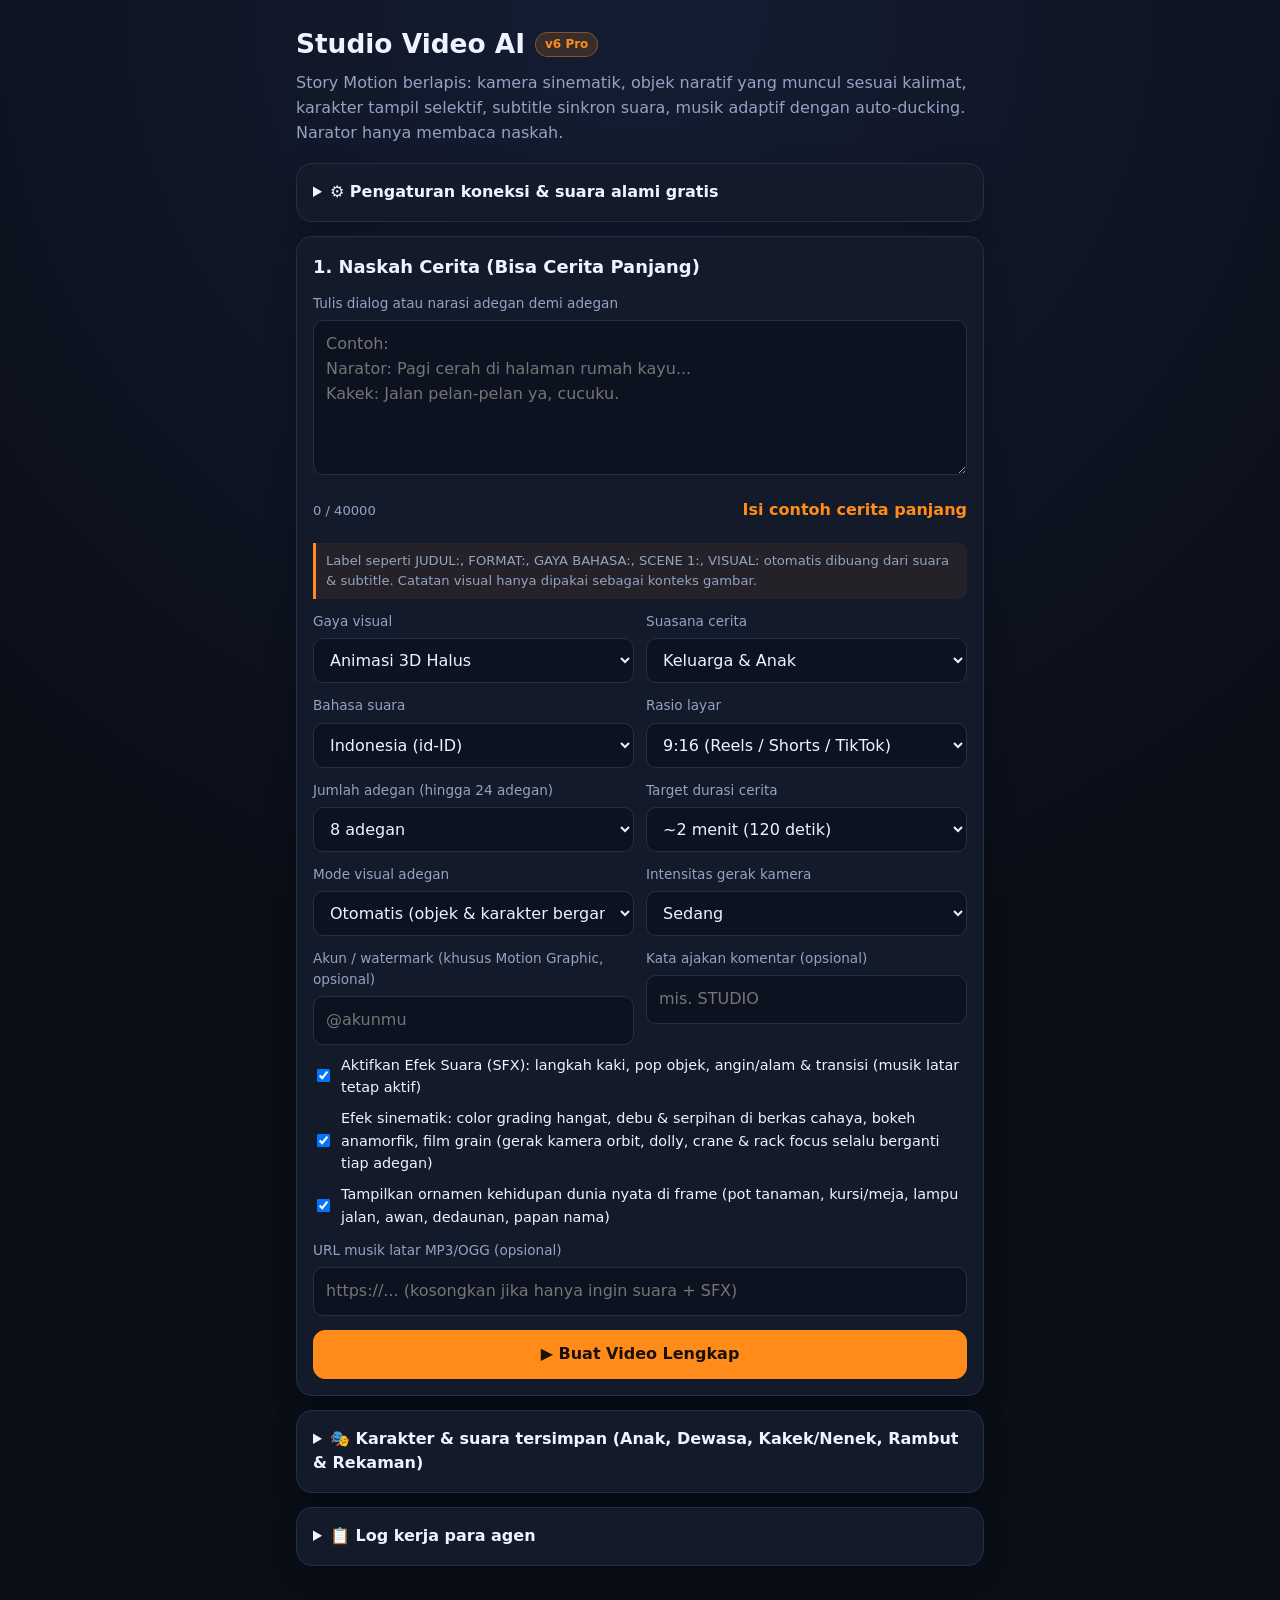
==== index.html @ 29ce3362 "Add files via upload" ====
<!doctype html>
<html lang="id">
<head>
  <meta charset="utf-8">
  <meta name="viewport" content="width=device-width, initial-scale=1">
  <title>Studio Video AI v6 — Story Motion Sinematik</title>
  <link rel="stylesheet" href="style.css">
</head>
<body>
  <main class="app">
    <header>
      <h1>Studio Video AI <span class="badge">v6 Pro</span></h1>
      <p>Story Motion berlapis: kamera sinematik, objek naratif yang muncul sesuai kalimat, karakter tampil selektif, subtitle sinkron suara, musik adaptif dengan auto-ducking. Narator hanya membaca naskah.</p>
    </header>

    <section class="card error" id="errorBox" hidden>
      <p id="errorText"></p>
    </section>

    <details class="card" id="settings">
      <summary>⚙️ Pengaturan koneksi &amp; suara alami gratis</summary>
      <label for="workerUrl">URL Cloudflare Worker (opsional)</label>
      <input id="workerUrl" type="url" placeholder="https://nama-worker.akun.workers.dev">

      <label for="appToken">Token akses Worker (opsional)</label>
      <input id="appToken" type="password" placeholder="Kosongkan jika tidak memakai token">

      <label class="check">
        <input id="useBrowserSpeech" type="checkbox" checked>
        <span>Jika suara Worker gagal, tetap lanjut membuat video <b>tanpa suara</b> pada baris itu (bukan berhenti)</span>
      </label>

      <label for="imageModel">Mesin gambar latar (Workers AI)</label>
      <select id="imageModel">
        <option value="flux">FLUX schnell (cepat, seimbang)</option>
        <option value="lucid">Lucid Origin (detail, lebih bersih)</option>
        <option value="phoenix">Phoenix 1.0 (prompt akurat, ilustrasi)</option>
        <option value="sdxlbase">SDXL Base 1.0 (gaya ilustrasi klasik)</option>
      </select>
      <p class="small">Jika model pilihan gagal, otomatis mencoba mesin lain di Worker, lalu Pollinations (langsung dari browser). SDXL Lightning &amp; DreamShaper 8 sudah dihapus Cloudflare sejak 20 Nov 2026, pilihan lama otomatis dialihkan ke FLUX. Gambar latar dibuat tanpa orang agar tokoh digambar terpisah.</p>

      <div class="row">
        <button id="btnSaveSettings" type="button" class="ghost">Simpan</button>
        <button id="btnTest" type="button" class="ghost">Tes koneksi</button>
        <button id="btnTestImage" type="button" class="ghost">Uji gambar</button>
        <button id="btnClearVoices" type="button" class="ghost">Hapus karakter tersimpan</button>
      </div>
      <pre id="healthOut" class="small" hidden></pre>
      <img id="imgTest" alt="Gambar uji" hidden>
    </details>

    <section class="card">
      <h2>1. Naskah Cerita (Bisa Cerita Panjang)</h2>
      <label for="script">Tulis dialog atau narasi adegan demi adegan</label>
      <textarea id="script" maxlength="40000" placeholder="Contoh:
Narator: Pagi cerah di halaman rumah kayu...
Kakek: Jalan pelan-pelan ya, cucuku."></textarea>
      <div class="row between">
        <span class="small" id="counter">0 / 40000</span>
        <button id="btnSample" type="button" class="link">Isi contoh cerita panjang</button>
      </div>

      <p class="small" id="cleanNote">Label seperti JUDUL:, FORMAT:, GAYA BAHASA:, SCENE 1:, VISUAL: otomatis dibuang dari suara &amp; subtitle. Catatan visual hanya dipakai sebagai konteks gambar.</p>

      <div class="grid">
        <div>
          <label for="style">Gaya visual</label>
          <select id="style">
            <option value="animasi3d">Animasi 3D Halus</option>
            <option value="soft">Buku Cerita Lembut</option>
            <option value="komik">Komik Garis Tegas</option>
            <option value="clay">Tanah Liat (Clay)</option>
            <option value="motiongfx">Motion Graphic Blueprint (penjelasan: teks + diagram)</option>
          </select>
        </div>
        <div>
          <label for="genre">Suasana cerita</label>
          <select id="genre">
            <option value="anak">Keluarga &amp; Anak</option>
            <option value="drama">Drama Kehidupan</option>
            <option value="komedi">Komedi Ringan</option>
            <option value="inspirasi">Inspiratif</option>
          </select>
        </div>
        <div>
          <label for="lang">Bahasa suara</label>
          <select id="lang">
            <option value="id">Indonesia (id-ID)</option>
            <option value="en">English (en-US / en-GB)</option>
          </select>
        </div>
        <div>
          <label for="ratio">Rasio layar</label>
          <select id="ratio">
            <option value="9:16">9:16 (Reels / Shorts / TikTok)</option>
            <option value="16:9">16:9 (YouTube / Landscape)</option>
            <option value="21:9">21:9 (Sinematik layar lebar)</option>
          </select>
        </div>
        <div>
          <label for="maxScenes">Jumlah adegan (hingga 24 adegan)</label>
          <select id="maxScenes">
            <option value="4">4 adegan</option>
            <option value="6">6 adegan</option>
            <option value="8" selected>8 adegan</option>
            <option value="12">12 adegan (cerita panjang)</option>
            <option value="18">18 adegan (film pendek penuh)</option>
            <option value="24">24 adegan (durasi panjang)</option>
            <option value="36">36 adegan (film panjang)</option>
            <option value="48">48 adegan (film penuh)</option>
          </select>
        </div>
        <div>
          <label for="targetSec">Target durasi cerita</label>
          <select id="targetSec">
            <option value="45">~45 detik</option>
            <option value="60">~60 detik</option>
            <option value="120" selected>~2 menit (120 detik)</option>
            <option value="180">~3 menit (180 detik)</option>
            <option value="300">~5 menit (300 detik — tanpa batas 60 dtk)</option>
            <option value="600">~10 menit (600 detik)</option>
            <option value="900">~15 menit (900 detik)</option>
            <option value="1800">~30 menit (film panjang)</option>
          </select>
        </div>
      </div>

      <div class="grid">
        <div>
          <label for="visualMode">Mode visual adegan</label>
          <select id="visualMode">
            <option value="auto" selected>Otomatis (objek &amp; karakter bergantian)</option>
            <option value="objek">Fokus objek &amp; ilustrasi (tanpa karakter)</option>
            <option value="campur">Objek + karakter saat bicara</option>
            <option value="karakter">Fokus karakter terus</option>
          </select>
        </div>
        <div>
          <label for="motion">Intensitas gerak kamera</label>
          <select id="motion">
            <option value="halus">Halus</option>
            <option value="sedang" selected>Sedang</option>
            <option value="dinamis">Dinamis</option>
          </select>
        </div>
      </div>

      <div class="grid">
        <div>
          <label for="mgHandle">Akun / watermark (khusus Motion Graphic, opsional)</label>
          <input id="mgHandle" type="text" maxlength="30" placeholder="@akunmu">
        </div>
        <div>
          <label for="mgCta">Kata ajakan komentar (opsional)</label>
          <input id="mgCta" type="text" maxlength="14" placeholder="mis. STUDIO">
        </div>
      </div>

      <label class="check">
        <input id="sfxEnabled" type="checkbox" checked>
        <span>Aktifkan Efek Suara (SFX): langkah kaki, pop objek, angin/alam &amp; transisi (musik latar tetap aktif)</span>
      </label>

      <label class="check">
        <input id="cineFx" type="checkbox" checked>
        <span>Efek sinematik: color grading hangat, debu &amp; serpihan di berkas cahaya, bokeh anamorfik, film grain (gerak kamera orbit, dolly, crane &amp; rack focus selalu berganti tiap adegan)</span>
      </label>

      <label class="check">
        <input id="realProps" type="checkbox" checked>
        <span>Tampilkan ornamen kehidupan dunia nyata di frame (pot tanaman, kursi/meja, lampu jalan, awan, dedaunan, papan nama)</span>
      </label>

      <label for="musicUrl">URL musik latar MP3/OGG (opsional)</label>
      <input id="musicUrl" type="url" placeholder="https://... (kosongkan jika hanya ingin suara + SFX)">

      <div class="row">
        <button id="btnStart" type="button" class="primary">▶ Buat Video Lengkap</button>
        <button id="btnResume" type="button" class="warn" hidden>↻ Lanjutkan</button>
      </div>
    </section>

    <section class="card" id="storyCard" hidden>
      <h2>1B. Storytelling &amp; Prompt Director</h2>
      <p class="small">Adegan otomatis lengkap dengan narasi, objek &amp; properti, Image Prompt, dan Motion Prompt siap salin.</p>
      <div id="storyScenes"></div>
    </section>

    <details class="card" id="library">
      <summary>🎭 Karakter &amp; suara tersimpan (Anak, Dewasa, Kakek/Nenek, Rambut &amp; Rekaman)</summary>
      <p class="small">Atur nama, kategori usia (Anak Laki-laki, Anak Perempuan, Dewasa Pria, Dewasa Wanita, Kakek, Nenek), gaya rambut (Pendek, Panjang, Botak, Kuncir, Bob, Sanggul, Uban), pakaian, suara TTS alami, atau rekaman suara sendiri.</p>
      <div class="creator" id="creator">
        <h3>➕ Buat karakter baru</h3>
        <div id="creatorBody"></div>
      </div>
      <label class="check">
        <input id="skipCast" type="checkbox">
        <span>Lewati layar casting jika semua tokoh sudah tersimpan</span>
      </label>
      <p class="small" id="libEmpty">Belum ada karakter tersimpan di perangkat ini.</p>
      <div id="libList"></div>
    </details>

    <section class="card" id="castCard" hidden>
      <h2>2. Casting Tokoh, Gaya Rambut &amp; Suara</h2>
      <p class="small">Sesuaikan setiap tokoh sebelum video direkam. Rekaman suara atau unggah audio akan diprioritaskan otomatis.</p>
      <div id="castList"></div>
      <div class="row">
        <button id="btnLockAll" type="button" class="ghost">Simpan semua</button>
        <button id="btnCastDone" type="button" class="primary">Lanjutkan produksi</button>
      </div>
    </section>

    <section class="card" id="progressCard" hidden>
      <h2>Progres produksi</h2>
      <ol id="steps" class="steps"></ol>
      <p id="detail" class="small"></p>
      <canvas id="stage" hidden></canvas>
    </section>

    <section class="card" id="resultCard" hidden>
      <h2>✅ Video selesai</h2>
      <video id="player" controls playsinline preload="metadata"></video>
      <div class="row">
        <a id="btnDownload" class="btn primary">⬇ Unduh video</a>
      </div>
    </section>

    <details class="card">
      <summary>📋 Log kerja para agen</summary>
      <pre id="log" class="small"></pre>
    </details>
  </main>
  <script src="script.js"></script>
</body>
</html>
---- style.css ----
:root {
  --bg: #0a0e17;
  --card: #131a2a;
  --line: #23304a;
  --text: #eef3ff;
  --muted: #93a3c2;
  --accent: #ff8c1a;
  --ok: #36d399;
  --bad: #ff5d6c;
}
* { box-sizing: border-box; }
html { -webkit-text-size-adjust: 100%; }
body {
  margin: 0;
  background: radial-gradient(circle at top, #141d33 0%, var(--bg) 55%);
  color: var(--text);
  font: 16px/1.55 system-ui, -apple-system, "Segoe UI", Roboto, sans-serif;
}
.app { max-width: 720px; margin: 0 auto; padding: 18px 16px 56px; }
header h1 { margin: 6px 0 6px; font-size: 1.65rem; display: flex; align-items: center; gap: 10px; flex-wrap: wrap; }
.badge { font-size: .75rem; background: rgba(255,140,26,.16); color: var(--accent); border: 1px solid rgba(255,140,26,.4); padding: 2px 9px; border-radius: 999px; }
header p { margin: 0 0 18px; color: var(--muted); }
h2 { margin: 0 0 10px; font-size: 1.12rem; }

.card {
  background: var(--card);
  border: 1px solid var(--line);
  border-radius: 16px;
  padding: 16px;
  margin-bottom: 14px;
  box-shadow: 0 10px 28px rgba(0,0,0,.22);
}
.card.error { border-color: var(--bad); background: #24131b; }
.card.error p { white-space: pre-wrap; margin: 0; color: #ffd4d8; }
summary { cursor: pointer; font-weight: 600; }

label { display: block; margin: 12px 0 6px; font-size: .85rem; color: var(--muted); }
input, select, textarea {
  width: 100%;
  padding: 11px 12px;
  border-radius: 10px;
  border: 1px solid var(--line);
  background: #0c1220;
  color: var(--text);
  font: inherit;
}
textarea { resize: vertical; min-height: 155px; }
input:focus, select:focus, textarea:focus { outline: 2px solid var(--accent); outline-offset: 0; }

.grid { display: grid; grid-template-columns: 1fr 1fr; gap: 0 12px; }
@media (max-width: 520px) { .grid { grid-template-columns: 1fr; } }
.row { display: flex; gap: 10px; margin-top: 14px; flex-wrap: wrap; }
.row.between { justify-content: space-between; align-items: center; margin-top: 6px; }
.small { font-size: .82rem; color: var(--muted); }
pre.small { white-space: pre-wrap; word-break: break-word; margin: 10px 0 0; max-height: 280px; overflow: auto; font-family: ui-monospace, Menlo, monospace; }

button, .btn {
  appearance: none;
  border: 1px solid var(--line);
  background: transparent;
  color: var(--text);
  padding: 11px 15px;
  border-radius: 12px;
  font: inherit;
  font-weight: 600;
  cursor: pointer;
  text-decoration: none;
  text-align: center;
}
button:hover, .btn:hover { border-color: #3b4f78; }
button:disabled { opacity: .5; cursor: not-allowed; }
.primary { background: var(--accent); border-color: var(--accent); color: #191006; flex: 1; }
.warn { background: #ffb020; border-color: #ffb020; color: #191006; flex: 1; }
.ghost { background: rgba(255,255,255,.02); }
.link { background: none; border: none; color: var(--accent); padding: 4px 0; font-weight: 600; }

.steps { list-style: none; margin: 0; padding: 0; }
.steps li { display: flex; align-items: center; gap: 10px; padding: 8px 0; border-bottom: 1px solid var(--line); }
.steps li:last-child { border-bottom: 0; }
.steps .ico { width: 22px; height: 22px; flex: none; border-radius: 50%; border: 2px solid var(--line); display: grid; place-items: center; font-size: .8rem; }
.steps .name { flex: 1; font-size: .92rem; }
.steps .st { font-size: .8rem; color: var(--muted); text-align: right; }
.steps li.run .ico { border-color: var(--accent); border-top-color: transparent; animation: spin 1s linear infinite; }
.steps li.done .ico { background: var(--ok); border-color: var(--ok); color: #05261b; }
.steps li.fail .ico { background: var(--bad); border-color: var(--bad); color: #fff; }
.steps li.fail .st { color: var(--bad); }
@keyframes spin { to { transform: rotate(360deg); } }

#stage { display: block; width: 100%; max-height: 64vh; object-fit: contain; margin-top: 12px; border-radius: 12px; background: #000; }
#stage[hidden] { display: none; }
video { width: 100%; max-height: 70vh; border-radius: 12px; background: #000; }

.cast-item { border: 1px solid var(--line); border-radius: 14px; padding: 12px; margin: 12px 0; background: #0d1322; }
.cast-item.locked { border-color: var(--ok); }
.cast-head { display: flex; align-items: center; gap: 10px; list-style: none; flex-wrap: wrap; }
.cast-head::-webkit-details-marker { display: none; }
.cast-head strong { flex: 1; font-size: 1.04rem; }
.cast-head .dot { width: 18px; height: 18px; border-radius: 50%; flex: none; border: 2px solid rgba(255,255,255,.25); }
.cast-head .small { flex-basis: 100%; margin-top: -2px; }
.cast-item .lockbtn { padding: 7px 11px; font-size: .82rem; }
.cast-item.locked .lockbtn { border-color: var(--ok); color: var(--ok); }
.cast-item input[type="range"] { padding: 0; accent-color: var(--accent); }
.cast-item .row { margin-top: 10px; }

.cast-body { margin-top: 10px; }
.look-row { display: flex; flex-direction: column; gap: 10px; align-items: stretch; }
.cast-prev { width: 160px; height: 240px; border-radius: 12px; border: 1px solid var(--line); align-self: center; }
.look-fields { width: 100%; }
.look-fields .grid { grid-template-columns: 1fr 1fr; }
input[type="color"] { padding: 2px; height: 42px; }
label.check { display: flex; align-items: center; gap: 8px; margin: 9px 0; color: var(--text); font-size: .9rem; }
label.check input { width: auto; }
#library .cast-item { margin: 10px 0; }

.rec-status { font-size: .82rem; color: var(--ok); margin-top: 6px; }
.rec-status.recording { color: var(--bad); font-weight: 600; }
.prompt-line { margin-top: 8px; padding: 8px 10px; border-radius: 8px; background: #090d17; border: 1px solid var(--line); font-size: .82rem; color: var(--text); word-break: break-word; }

.creator { border: 1px dashed var(--line); border-radius: 14px; padding: 12px; margin: 12px 0; background: #0d1322; }
.creator h3 { margin: 0 0 4px; font-size: 1rem; }
.creator .row > button { flex: 1 1 140px; }

#imgTest { display: block; width: 100%; max-width: 320px; margin-top: 10px; border-radius: 12px; border: 1px solid var(--line); }
#imgTest[hidden] { display: none; }

/* ---- v6: kontrol Story Motion & kenyamanan HP ---- */
button, .btn { min-height: 44px; }
select { min-height: 44px; }
#cleanNote { margin: 10px 0 0; padding: 8px 10px; border-left: 3px solid var(--accent); background: rgba(255,140,26,.07); border-radius: 0 8px 8px 0; }
.card + .card { margin-top: 14px; }
#storyScenes .cast-item strong { display: block; margin-bottom: 4px; }
@media (max-width: 520px) {
  .app { padding: 14px 12px 48px; }
  header h1 { font-size: 1.4rem; }
  .row > button, .row > .btn { flex: 1 1 140px; }
}
@media (prefers-reduced-motion: reduce) {
  .steps li.run .ico { animation: none; }
}
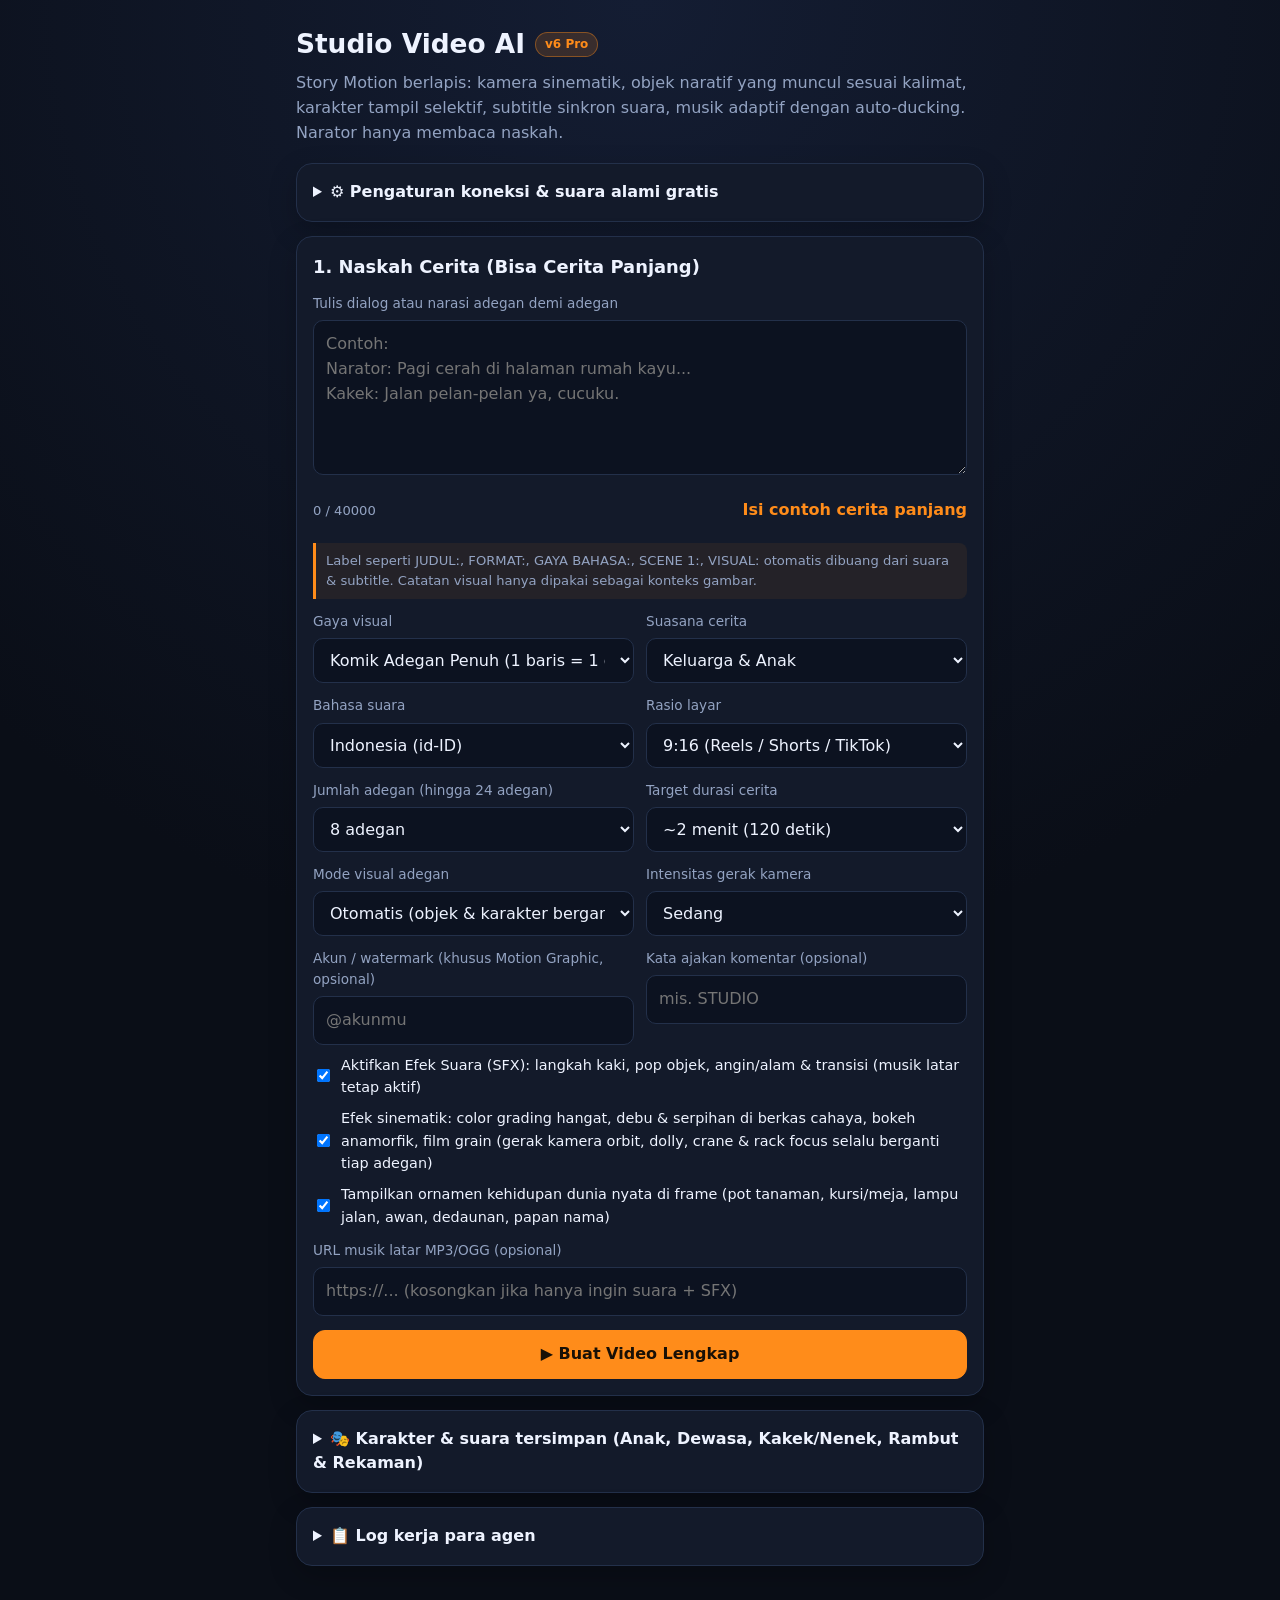
==== commit 12f060ce: "Add files via upload" ====
--- a/index.html
+++ b/index.html
@@ -37,7 +37,7 @@
         <option value="phoenix">Phoenix 1.0 (prompt akurat, ilustrasi)</option>
         <option value="sdxlbase">SDXL Base 1.0 (gaya ilustrasi klasik)</option>
       </select>
-      <p class="small">Jika model pilihan gagal, otomatis mencoba mesin lain di Worker, lalu Pollinations (langsung dari browser). SDXL Lightning &amp; DreamShaper 8 sudah dihapus Cloudflare sejak 20 Nov 2026, pilihan lama otomatis dialihkan ke FLUX. Gambar latar dibuat tanpa orang agar tokoh digambar terpisah.</p>
+      <p class="small">Jika model pilihan gagal, otomatis mencoba mesin lain di Worker, lalu Pollinations (langsung dari browser). SDXL Lightning &amp; DreamShaper 8 sudah dihapus Cloudflare sejak 20 Nov 2026, pilihan lama otomatis dialihkan ke FLUX. Pada gaya Komik Adegan Penuh, tokoh dan aksi digambar langsung di dalam gambar. Pada gaya lain, latar dibuat tanpa orang agar tokoh digambar terpisah.</p>
 
       <div class="row">
         <button id="btnSaveSettings" type="button" class="ghost">Simpan</button>
@@ -66,10 +66,12 @@
         <div>
           <label for="style">Gaya visual</label>
           <select id="style">
+            <option value="komikpenuh" selected>Komik Adegan Penuh (1 baris = 1 gambar utuh: tokoh, aksi, latar)</option>
             <option value="animasi3d">Animasi 3D Halus</option>
             <option value="soft">Buku Cerita Lembut</option>
             <option value="komik">Komik Garis Tegas</option>
             <option value="clay">Tanah Liat (Clay)</option>
+            <option value="penanimasi">Sketsa Pena Animator (tangan menggambar tiap cerita &amp; masalah)</option>
             <option value="motiongfx">Motion Graphic Blueprint (penjelasan: teks + diagram)</option>
           </select>
         </div>
@@ -231,6 +233,7 @@
       <pre id="log" class="small"></pre>
     </details>
   </main>
-  <script src="script.js"></script>
+  <script src="pen.js?v=62"></script>
+  <script src="script.js?v=62"></script>
 </body>
 </html>
